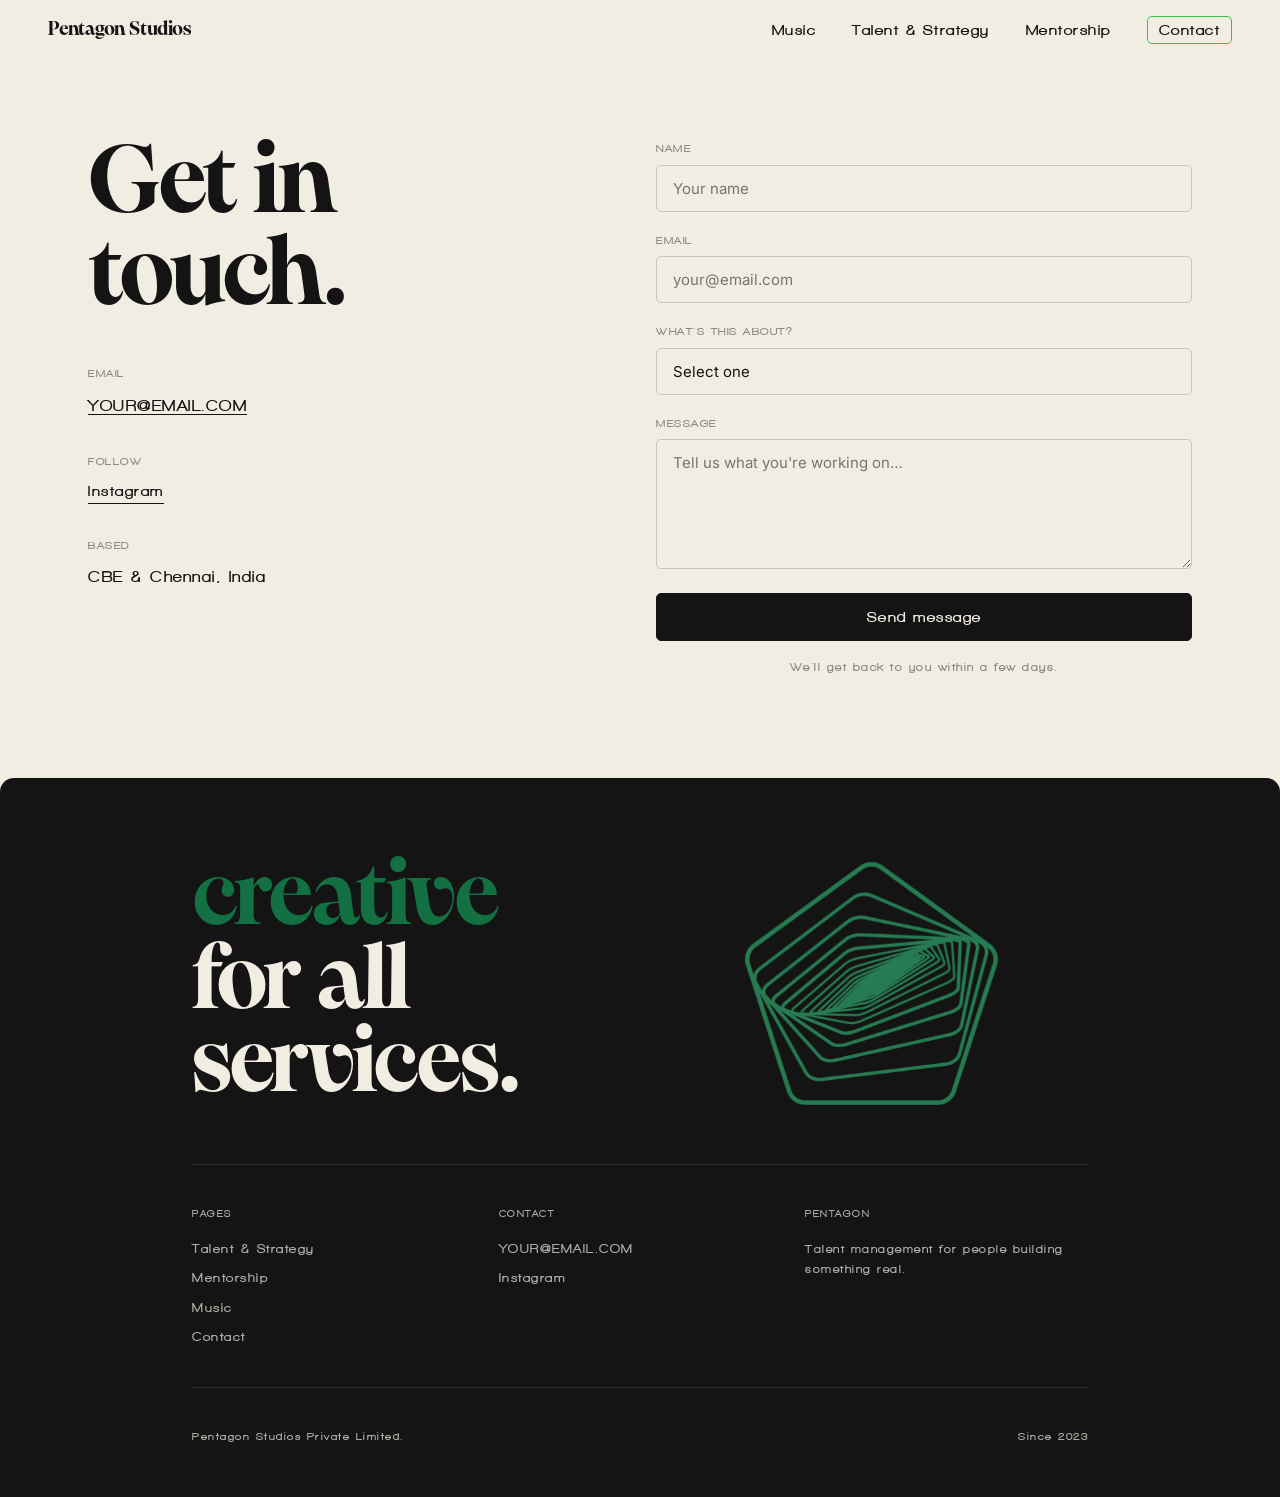
==== contact.html @ b6713ef5 "Pentagon-Studios" ====
<!DOCTYPE html>
<html lang="en">
<head>
  <meta charset="UTF-8">
  <meta name="viewport" content="width=device-width, initial-scale=1.0">
  <title>Contact — Pentagon Studios</title>
  <meta name="description" content="Get in touch with Pentagon Studios.">
  <link rel="stylesheet" href="style.css">
  <link rel="preconnect" href="https://fonts.googleapis.com">
  <link rel="preconnect" href="https://fonts.gstatic.com" crossorigin>
  <link href="https://fonts.googleapis.com/css2?family=Inter:wght@400;500;600&display=swap" rel="stylesheet">
  <link rel="icon" type="image/png" href="logo.png">
</head>
<body>

  <!-- ── NAV ── -->
  <nav>
    <a href="index.html" class="nav-brand">Pentagon Studios</a>
    <ul class="nav-links">
      <li><a href="music.html">Music</a></li>
      <li><a href="talent-strategy.html">Talent &amp; Strategy</a></li>
      <li><a href="mentorship.html">Mentorship</a></li>
      <li><a href="contact.html" class="active">Contact</a></li>
    </ul>
    <button class="nav-burger" aria-label="Open menu">
      <span></span><span></span><span></span>
    </button>
  </nav>

  <!-- ── MOBILE NAV ── -->
  <div class="nav-mobile" role="dialog" aria-label="Navigation">
    <a href="music.html">Music</a>
    <a href="talent-strategy.html">Talent &amp; Strategy</a>
    <a href="mentorship.html">Mentorship</a>
    <a href="contact.html">Contact</a>
  </div>

  <!-- ── CONTACT ── -->
  <main>
    <div class="contact-wrap">

      <!-- Left: info -->
      <div class="contact-info reveal">
        <h1 class="t-section">Get in<br>touch.</h1>

        <div class="contact-detail">
          <p class="contact-detail-lbl">Email</p>
          <!-- ✏️  Replace with real email -->
          <p class="contact-detail-val"><a href="mailto:YOUR@EMAIL.COM">YOUR@EMAIL.COM</a></p>
        </div>

        <div class="contact-detail">
          <p class="contact-detail-lbl">Follow</p>
          <div class="contact-socials">
            <!-- ✏️  Replace with real Instagram handle -->
            <a href="https://www.instagram.com/studios_pentagon/" target="_blank" rel="noopener noreferrer">Instagram</a>
          </div>
        </div>

        <div class="contact-detail">
          <p class="contact-detail-lbl">Based</p>
          <p class="contact-detail-val">CBE & Chennai, India</p>
        </div>
      </div>

      <!-- Right: form -->
      <div class="reveal reveal-delay-1">
        <!--
          ✏️  FORMSPREE SETUP:
          1. Go to formspree.io and create a free account
          2. Create a new form — you'll get an endpoint like:
             https://formspree.io/f/xxxxxxxx
          3. Replace the action URL below with your endpoint
        -->
        <form
          id="contact-form"
          action="https://formspree.io/f/YOUR_FORM_ID"
          method="POST"
          class="contact-form"
          novalidate
        >
          <div class="form-field">
            <label for="name">Name</label>
            <input type="text" id="name" name="name" placeholder="Your name" required autocomplete="name">
          </div>

          <div class="form-field">
            <label for="email">Email</label>
            <input type="email" id="email" name="email" placeholder="your@email.com" required autocomplete="email">
          </div>

          <div class="form-field">
            <label for="subject">What's this about?</label>
            <select id="subject" name="subject">
              <option value="" disabled selected>Select one</option>
              <option value="Talent & Strategy">Talent &amp; Strategy</option>
              <option value="Mentorship">Mentorship</option>
              <option value="Music">Music</option>
              <option value="General">General enquiry</option>
            </select>
          </div>

          <div class="form-field">
            <label for="message">Message</label>
            <textarea id="message" name="message" placeholder="Tell us what you're working on…" required></textarea>
          </div>

          <button type="submit" class="btn btn-fill form-submit">Send message</button>
          <p class="form-note">We'll get back to you within a few days.</p>
        </form>
      </div>

    </div>
  </main>

  <!-- ── FOOTER ── -->
  <footer>
    <div class="footer-inner">
      <div class="footer-tagline-row">
        <p class="footer-tagline-big"><span class="footer-tagline-accent">creative</span><br>for all services.</p>
        <img src="logo.png" alt="Pentagon Studios" class="footer-logo">
      </div>

      <div class="footer-rule"></div>

      <div class="footer-cols">
        <div class="footer-col">
          <p class="footer-col-hd">Pages</p>
          <nav class="footer-site-nav">
            <a href="talent-strategy.html">Talent &amp; Strategy</a>
            <a href="mentorship.html">Mentorship</a>
            <a href="music.html">Music</a>
            <a href="contact.html">Contact</a>
          </nav>
        </div>
        <div class="footer-col">
          <p class="footer-col-hd">Contact</p>
          <a href="mailto:YOUR@EMAIL.COM" class="footer-link">YOUR@EMAIL.COM</a>
          <a href="https://www.instagram.com/studios_pentagon/" class="footer-link" target="_blank" rel="noopener noreferrer">Instagram</a>
        </div>
        <div class="footer-col">
          <p class="footer-col-hd">Pentagon</p>
          <p class="footer-col-text">Talent management for people building something real.</p>
        </div>
      </div>

      <div class="footer-rule"></div>

      <div class="footer-bottom">
        <span class="footer-company">Pentagon Studios Private Limited.</span>
        <span class="footer-year">Since 2023</span>
      </div>
    </div>
  </footer>

  <script src="script.js"></script>
</body>
</html>
---- style.css ----
/* ============================================================
   PENTAGON STUDIOS — stylesheet
   ============================================================ */

/*
  ✏️  PP PANGAIA — drop your font file in /fonts/ and update the url() below.
  Expected filename: PPPangaia-Regular.otf (or .ttf / .woff2 — update format() to match)
*/
@font-face {
  font-family: 'PP Pangaia';
  src: url('fonts/PPPangaia-Bold.otf') format('opentype');
  font-weight: 700;
  font-style: normal;
  font-display: swap;
}

@font-face {
  font-family: 'Walkway Black';
  src: url('fonts/Walkway_Black.ttf') format('truetype');
  font-weight: 900;
  font-style: normal;
  font-display: swap;
}

/* ---- tokens ---- */
:root {
  --bg:        #F2EDE3;
  --text:      #141414;
  --accent:    #3DBE4A;
  --dark:      #141414;
  --dark-text: #F2EDE3;
  --muted:     rgba(20,20,20,0.45);

  --font-display: 'PP Pangaia', 'DM Serif Display', Georgia, serif;
  --font-body:    'Inter', -apple-system, sans-serif;
  --font-walkway: 'Walkway Black', 'Inter', sans-serif;

  /* Walkway Black always gets 2.5px tracking */
  --ls-walk:  1.5px;

  --nav-h:    60px;
  --max-w:    1200px;
  --pad:      48px;
  --col-gap:  32px;   /* consistent column gap across all inner-page grids */
  --radius:   5px;
  --ease:     cubic-bezier(0.4,0,0.2,1);
  --dur:      220ms;
}

/* ---- reset ---- */
*, *::before, *::after { box-sizing: border-box; margin: 0; padding: 0; }
html { scroll-behavior: smooth; font-size: 16px; }
body {
  background: var(--bg);
  color: var(--text);
  font-family: var(--font-body);
  line-height: 1.6;
  -webkit-font-smoothing: antialiased;
  overflow-x: hidden;
}
a { color: inherit; text-decoration: none; }
img, svg { display: block; max-width: 100%; }

/* ---- type scale ---- */
/* H1 / hero — PP Pangaia */
h1, .t-hero {
  font-family: var(--font-display);
  font-size: clamp(60px, 10.5vw, 152px);
  line-height: 0.93;
  letter-spacing: -0.02em;
  font-weight: 700;
}
.t-section {
  font-family: var(--font-display);
  font-size: clamp(44px, 7.5vw, 108px);
  line-height: 0.96;
  letter-spacing: -0.02em;
  font-weight: 700;
}

/* H2/H3/H4 — Walkway Black */
h2, .t-h2 {
  font-family: var(--font-walkway);
  font-size: clamp(22px, 2.2vw, 32px);
  font-weight: 900;
  line-height: 1.15;
  letter-spacing: var(--ls-walk);
}
h3, .t-h3 {
  font-family: var(--font-walkway);
  font-size: clamp(16px, 1.5vw, 22px);
  font-weight: 900;
  line-height: 1.2;
  letter-spacing: var(--ls-walk);
}
h4, .t-h4, caption, figcaption, .t-caption {
  font-family: var(--font-walkway);
  font-size: clamp(12px, 1vw, 15px);
  font-weight: 900;
  line-height: 1.3;
  letter-spacing: var(--ls-walk);
}

/* Body / secondary — Walkway Black */
.t-body, p {
  font-family: var(--font-walkway);
  font-size: clamp(14px, 1.2vw, 17px);
  line-height: 1.75;
  letter-spacing: var(--ls-walk);
  color: var(--text);
}

/* Override for form inputs — keep Inter for legibility */
input, textarea, select {
  font-family: var(--font-body) !important;
  letter-spacing: 0 !important;
}

/* ---- layout ---- */
.wrap { max-width: var(--max-w); margin: 0 auto; padding: 0 var(--pad); }

/* ================================================================
   NAV
   ================================================================ */
nav {
  position: fixed;
  inset: 0 0 auto 0;
  z-index: 200;
  height: var(--nav-h);
  padding: 0 var(--pad);
  display: flex;
  align-items: center;
  justify-content: space-between;
  background: var(--bg);
  transition: border-bottom var(--dur) var(--ease);
}
nav.scrolled { border-bottom: 1px solid rgba(20,20,20,0.1); }

/* Hide brand on homepage — nav links fill right side only */
body.home nav { justify-content: flex-end; }
body.home .nav-brand { display: none; }

.nav-brand {
  font-family: var(--font-display);
  font-size: 19px;
  font-weight: 400;
  letter-spacing: -0.01em;
  color: var(--text);
  transition: opacity var(--dur);
}
.nav-brand:hover { opacity: 0.55; }

.nav-links {
  display: flex;
  align-items: center;
  gap: 36px;
  list-style: none;
}
.nav-links a {
  font-family: var(--font-walkway);
  font-size: 15px;
  font-weight: 900;
  letter-spacing: var(--ls-walk);
  color: var(--text);
  transition: opacity var(--dur) var(--ease);
}
.nav-links a:hover { opacity: 0.5; }
.nav-links a.active {
  border: 1.5px solid var(--accent);
  padding: 5px 11px;
  border-radius: var(--radius);
  opacity: 1;
}

/* hamburger */
.nav-burger {
  display: none;
  flex-direction: column;
  gap: 5px;
  background: none;
  border: none;
  cursor: pointer;
  padding: 4px;
  z-index: 300;
}
.nav-burger span {
  display: block;
  width: 22px;
  height: 1.5px;
  background: var(--text);
  transition: transform 0.3s var(--ease), opacity 0.3s var(--ease);
  transform-origin: center;
}
.nav-burger.open span:nth-child(1) { transform: rotate(45deg) translate(4.5px, 4.5px); }
.nav-burger.open span:nth-child(2) { opacity: 0; transform: scaleX(0); }
.nav-burger.open span:nth-child(3) { transform: rotate(-45deg) translate(4.5px, -4.5px); }

/* mobile overlay */
.nav-mobile {
  position: fixed;
  inset: 0;
  background: var(--bg);
  z-index: 199;
  display: flex;
  flex-direction: column;
  align-items: flex-start;
  justify-content: flex-end;
  padding: 60px var(--pad);
  gap: 28px;
  opacity: 0;
  pointer-events: none;
  transform: translateY(-8px);
  transition: opacity 0.3s var(--ease), transform 0.3s var(--ease);
}
.nav-mobile.open {
  opacity: 1;
  pointer-events: all;
  transform: translateY(0);
}
.nav-mobile a {
  font-family: var(--font-display);
  font-size: clamp(36px, 8vw, 56px);
  color: var(--text);
  line-height: 1;
  transition: opacity var(--dur);
}
.nav-mobile a:hover { opacity: 0.45; }

/* ================================================================
   BUTTONS
   ================================================================ */
.btn {
  display: inline-flex;
  align-items: center;
  justify-content: center;
  font-family: var(--font-walkway);
  font-size: 15px;
  font-weight: 900;
  letter-spacing: var(--ls-walk);
  padding: 12px 28px;
  border-radius: var(--radius);
  border: 1.5px solid var(--text);
  background: transparent;
  color: var(--text);
  cursor: pointer;
  transition:
    background var(--dur) var(--ease),
    color var(--dur) var(--ease),
    transform var(--dur) var(--ease),
    box-shadow var(--dur) var(--ease);
  will-change: transform;
}
.btn:hover {
  background: var(--text);
  color: var(--bg);
  transform: translateY(-2px);
  box-shadow: 0 6px 20px rgba(20,20,20,0.14);
}
.btn:active {
  transform: translateY(0) scale(0.97);
  box-shadow: none;
}

/* filled variant */
.btn-fill {
  background: var(--text);
  color: var(--bg);
}
.btn-fill:hover {
  background: transparent;
  color: var(--text);
}

/* accent (green border) */
.btn-accent {
  border-color: var(--accent);
  color: var(--text);
}
.btn-accent:hover {
  background: var(--accent);
  color: var(--text);
  border-color: var(--accent);
  box-shadow: 0 6px 24px rgba(61,190,74,0.25);
}

/* ================================================================
   HOME — SCROLL STORY
   Hero + about merged into one sticky section.
   The title pins, shrinks from hero → section size on scroll,
   CTAs fade out, body copy fades in.
   ================================================================ */
.scroll-story {
  height: 300vh;
  position: relative;
}
.scroll-sticky {
  position: sticky;
  top: 0;
  height: 100svh;
  padding-top: 338px;
  padding-left: var(--pad);
  padding-right: var(--pad);
  padding-bottom: 80px;
  overflow: hidden;
}
#hero-title {
  font-family: var(--font-display);
  font-size: clamp(60px, 10.5vw, 152px);
  line-height: 0.93;
  letter-spacing: -0.02em;
  font-weight: 400;
  cursor: crosshair;
  /* font-size overridden by scroll JS */
}
/* Both CTAs and copy are absolute so they occupy the same space
   and don't push each other around. JS sets their top dynamically. */
.hero-ctas {
  position: absolute;
  left: var(--pad);
  display: flex;
  gap: 12px;
  transition: opacity 0.25s var(--ease);
}
.about-copy {
  position: absolute;
  left: var(--pad);
  right: var(--pad);
  max-width: 680px;
  font-family: var(--font-walkway);
  opacity: 0;
  transform: translateY(8px);
  transition: opacity 0.4s var(--ease), transform 0.4s var(--ease);
  pointer-events: none;
}
.about-copy p {
  line-height: 1.4;
}
.about-copy.visible {
  opacity: 1;
  transform: translateY(0);
  pointer-events: auto;
}

/* ================================================================
   HOVER FRAME
   — follows cursor over #hero-title
   ================================================================ */
.hover-frame {
  position: fixed;
  top: 0;
  left: 0;
  border: 1.5px solid var(--accent);
  background: transparent;
  padding: 28px 32px;
  pointer-events: none;
  z-index: 500;
  opacity: 0;
  min-width: 300px;
  max-width: 440px;
  transition: opacity 0.15s var(--ease);
  will-change: transform;
}
.hover-frame.visible { opacity: 1; }
.hover-frame p {
  font-family: var(--font-walkway);
  font-size: 14px;
  line-height: 1.65;
  letter-spacing: var(--ls-walk);
  color: var(--text);
}
.hover-frame p + p { margin-top: 24px; }

/* ================================================================
   INNER PAGES — GENERIC
   ================================================================ */
.page-hero {
  min-height: 72vh;
  padding-top: calc(var(--nav-h) + 100px);
  padding-bottom: 80px;
  display: flex;
  align-items: center;
  justify-content: center;
  padding-left: var(--pad);
  padding-right: var(--pad);
}
.page-hero-inner {
  max-width: 700px;
  text-align: center;
}
.page-copy {
  font-size: clamp(16px, 1.4vw, 20px);
  line-height: 1.68;
  margin-bottom: 52px;
}
.enquiry-row {
  display: inline-flex;
  align-items: center;
  gap: 16px;
  flex-wrap: wrap;
  justify-content: center;
}
.enquiry-label { font-size: 16px; }

/* ================================================================
   CONTACT PAGE
   ================================================================ */
.contact-wrap {
  padding-top: calc(var(--nav-h) + 80px);
  padding-bottom: 100px;
  padding-left: var(--pad);
  padding-right: var(--pad);
  max-width: var(--max-w);
  margin: 0 auto;
  display: grid;
  grid-template-columns: 1fr 1fr;
  gap: var(--col-gap);
  align-items: start;
}
.contact-info h1 { margin-bottom: 40px; }
.contact-detail { margin-bottom: 32px; }
.contact-detail-lbl {
  font-family: var(--font-walkway);
  font-size: 11px;
  font-weight: 900;
  letter-spacing: var(--ls-walk);
  text-transform: uppercase;
  color: var(--muted);
  margin-bottom: 8px;
}
.contact-detail-val {
  font-family: var(--font-walkway);
  font-size: 16px;
  letter-spacing: var(--ls-walk);
}
.contact-detail-val a {
  border-bottom: 1px solid var(--text);
  transition: opacity var(--dur);
}
.contact-detail-val a:hover { opacity: 0.5; }

.contact-socials {
  display: flex;
  gap: 24px;
  flex-wrap: wrap;
}
.contact-socials a {
  font-family: var(--font-walkway);
  font-size: 15px;
  font-weight: 900;
  letter-spacing: var(--ls-walk);
  border-bottom: 1px solid var(--text);
  transition: opacity var(--dur);
}
.contact-socials a:hover { opacity: 0.5; }

/* form */
.contact-form { display: flex; flex-direction: column; gap: 20px; }
.form-field { display: flex; flex-direction: column; gap: 7px; }
.form-field label {
  font-family: var(--font-walkway);
  font-size: 11px;
  font-weight: 900;
  letter-spacing: var(--ls-walk);
  text-transform: uppercase;
  color: var(--muted);
}
.form-field input,
.form-field textarea,
.form-field select {
  background: transparent;
  border: 1.5px solid rgba(20,20,20,0.18);
  border-radius: var(--radius);
  padding: 13px 16px;
  font-family: var(--font-body);
  font-size: 15px;
  color: var(--text);
  outline: none;
  width: 100%;
  transition: border-color var(--dur) var(--ease);
  appearance: none;
}
.form-field input:focus,
.form-field textarea:focus,
.form-field select:focus { border-color: var(--text); }
.form-field textarea { resize: vertical; min-height: 130px; }
.form-submit { width: 100%; padding: 15px; font-size: 15px; margin-top: 4px; }
.form-note {
  font-size: 12px;
  color: var(--muted);
  text-align: center;
  margin-top: -4px;
}

/* ================================================================
   MUSIC — COMING SOON
   ================================================================ */
.coming-soon {
  min-height: 100svh;
  display: flex;
  flex-direction: column;
  align-items: flex-start;
  justify-content: flex-end;
  padding: var(--pad);
  padding-top: calc(var(--nav-h) + 40px);
  padding-bottom: 100px;
}
.coming-soon-label {
  font-family: var(--font-walkway);
  font-size: 11px;
  font-weight: 900;
  letter-spacing: var(--ls-walk);
  text-transform: uppercase;
  color: var(--muted);
  margin-bottom: 24px;
}
.coming-soon h1 { margin-bottom: 28px; }
.coming-soon p {
  font-family: var(--font-walkway);
  font-size: clamp(14px, 1.2vw, 17px);
  line-height: 1.75;
  letter-spacing: var(--ls-walk);
  max-width: 480px;
  color: var(--text);
  margin-bottom: 40px;
}

/* ================================================================
   FOOTER
   ================================================================ */
footer {
  background: var(--dark);
  border-radius: 14px 14px 0 0;
}
.footer-inner {
  padding: 80px 15% 52px;
}

/* ─── tagline row (tagline + logo side by side) ──────── */
.footer-tagline-row {
  display: flex;
  align-items: center;
  justify-content: space-between;
  margin-bottom: 56px;
}
.footer-tagline-big {
  font-family: var(--font-display);
  font-size: clamp(48px, 7vw, 100px);
  line-height: 0.93;
  letter-spacing: -0.02em;
  font-weight: 700;
  color: var(--dark-text);
  margin-bottom: 0;
}
.footer-tagline-accent { color: #137043; }
.footer-logo {
  height: clamp(130px, 19vw, 255px);
  width: auto;
  display: block;
  mix-blend-mode: screen;
  padding-right: 10%;
}

/* ─── rule ────────────────────────────────────────────── */
.footer-rule {
  height: 1px;
  background: rgba(242,237,227,0.1);
  margin-bottom: 40px;
}

/* ─── footer nav reset (overrides the global nav{} rule) ─── */
nav.footer-site-nav {
  position: static;
  inset: auto;
  height: auto;
  padding: 0;
  background: transparent;
  z-index: auto;
  border-bottom: none;
  justify-content: flex-start;
  align-items: flex-start;
  transition: none;
}

/* ─── sitemap grid ────────────────────────────────────── */
.footer-cols {
  display: grid;
  grid-template-columns: repeat(3, 1fr);
  gap: 24px;
  margin-bottom: 40px;
}
.footer-col-hd {
  font-family: var(--font-walkway);
  font-size: 10px;
  font-weight: 900;
  letter-spacing: var(--ls-walk);
  text-transform: uppercase;
  color: var(--dark-text);
  opacity: 0.7;
  margin-bottom: 16px;
}
.footer-site-nav {
  display: flex;
  flex-direction: column;
  gap: 10px;
}
.footer-site-nav a,
.footer-link {
  font-family: var(--font-walkway);
  font-size: 13px;
  letter-spacing: var(--ls-walk);
  color: var(--dark-text);
  opacity: 0.7;
  line-height: 1.5;
  transition: opacity var(--dur);
}
.footer-site-nav a:hover,
.footer-link:hover { opacity: 1; }
.footer-link { display: block; margin-bottom: 10px; }
.footer-col-text {
  font-family: var(--font-walkway);
  font-size: 12px;
  letter-spacing: var(--ls-walk);
  line-height: 1.7;
  color: var(--dark-text);
  opacity: 0.7;
}

/* ─── bottom bar ──────────────────────────────────────── */
.footer-bottom {
  display: flex;
  justify-content: space-between;
  align-items: center;
}
.footer-company,
.footer-year {
  font-family: var(--font-walkway);
  font-size: 11px;
  letter-spacing: var(--ls-walk);
  color: var(--dark-text);
  opacity: 0.7;
  line-height: 1.6;
}
.footer-year sup { font-size: 0.65em; vertical-align: super; }

/* ================================================================
   SCROLL FADE-IN
   — only hides when JS is confirmed active (.js on <html>)
   — guarantees content is visible if JS is slow or fails
   ================================================================ */
.reveal {
  transition: opacity 0.65s var(--ease), transform 0.65s var(--ease);
}
.js .reveal {
  opacity: 0;
  transform: translateY(22px);
}
.js .reveal.in {
  opacity: 1;
  transform: translateY(0);
}
.reveal-delay-1 { transition-delay: 0.1s; }
.reveal-delay-2 { transition-delay: 0.2s; }
.reveal-delay-3 { transition-delay: 0.32s; }

/* ================================================================
   RESPONSIVE
   ================================================================ */
@media (max-width: 900px) {
  :root { --pad: 28px; }

  .contact-wrap {
    grid-template-columns: 1fr;
    gap: 56px;
    padding-top: calc(var(--nav-h) + 48px);
  }

  .footer-inner { padding-left: 8%; padding-right: 8%; }
}

@media (max-width: 640px) {
  :root {
    --pad: 20px;
    --nav-h: 52px;
  }

  /* nav */
  nav { justify-content: space-between; }
  .nav-links { display: none; }
  .nav-burger { display: flex; }

  /* scroll story / hero */
  .scroll-sticky { padding-top: 180px; padding-bottom: 52px; }
  .hero-ctas { flex-direction: column; align-items: flex-start; }
  .hero-ctas .btn { width: 100%; max-width: 240px; }

  /* inner */
  .page-hero { padding-top: calc(var(--nav-h) + 60px); }
  .enquiry-row { flex-direction: column; align-items: center; }

  /* coming soon */
  .coming-soon { padding-bottom: 72px; }

  /* footer */
  footer { border-radius: 10px 10px 0 0; }
  .footer-inner { padding: 52px var(--pad) 36px; }
  .footer-cols { grid-template-columns: 1fr 1fr; gap: 32px; }
  .footer-col:last-child { grid-column: 1 / -1; }
}
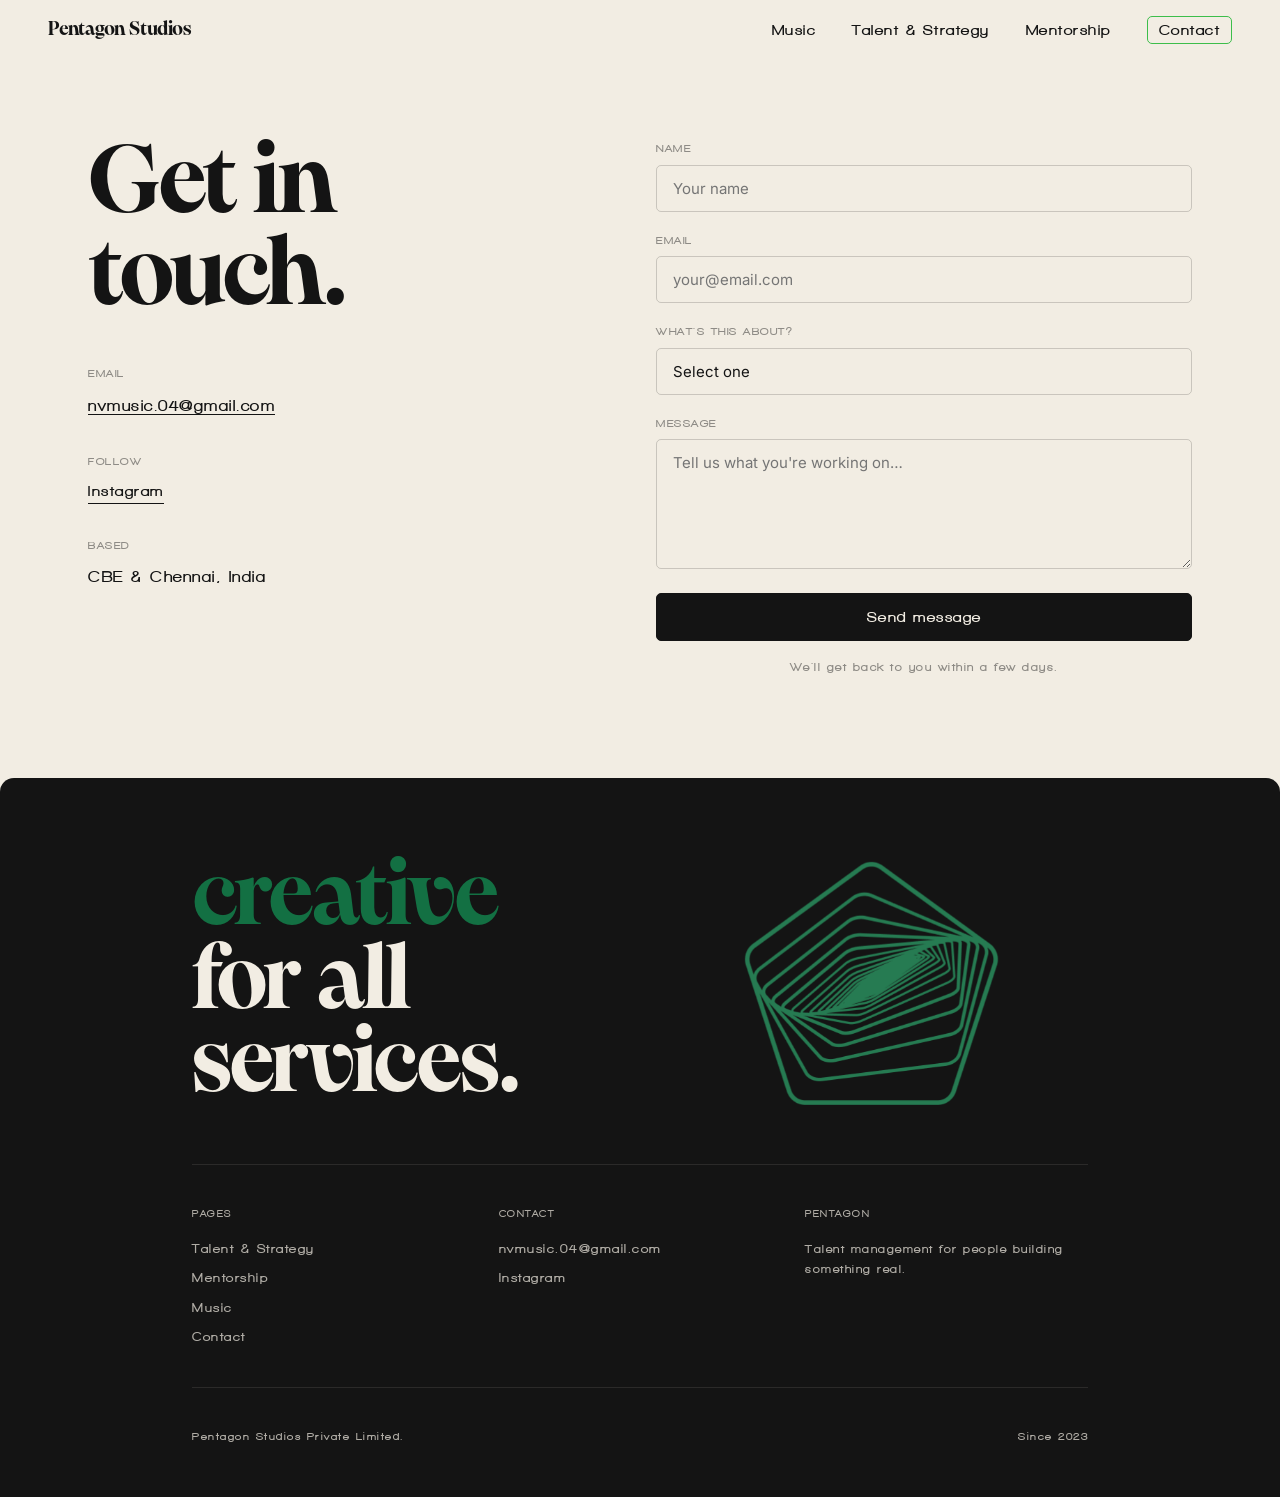
==== commit fdb914ac: "Email + Formspree connected" ====
--- a/contact.html
+++ b/contact.html
@@ -46,7 +46,7 @@
         <div class="contact-detail">
           <p class="contact-detail-lbl">Email</p>
           <!-- ✏️  Replace with real email -->
-          <p class="contact-detail-val"><a href="mailto:YOUR@EMAIL.COM">YOUR@EMAIL.COM</a></p>
+          <p class="contact-detail-val"><a href="mailto:nvmusic.04@gmail.com">nvmusic.04@gmail.com</a></p>
         </div>
 
         <div class="contact-detail">
@@ -74,7 +74,7 @@
         -->
         <form
           id="contact-form"
-          action="https://formspree.io/f/YOUR_FORM_ID"
+          action="https://formspree.io/f/xjgjeyra"
           method="POST"
           class="contact-form"
           novalidate
@@ -135,7 +135,7 @@
         </div>
         <div class="footer-col">
           <p class="footer-col-hd">Contact</p>
-          <a href="mailto:YOUR@EMAIL.COM" class="footer-link">YOUR@EMAIL.COM</a>
+          <a href="mailto:nvmusic.04@gmail.com" class="footer-link">nvmusic.04@gmail.com</a>
           <a href="https://www.instagram.com/studios_pentagon/" class="footer-link" target="_blank" rel="noopener noreferrer">Instagram</a>
         </div>
         <div class="footer-col">
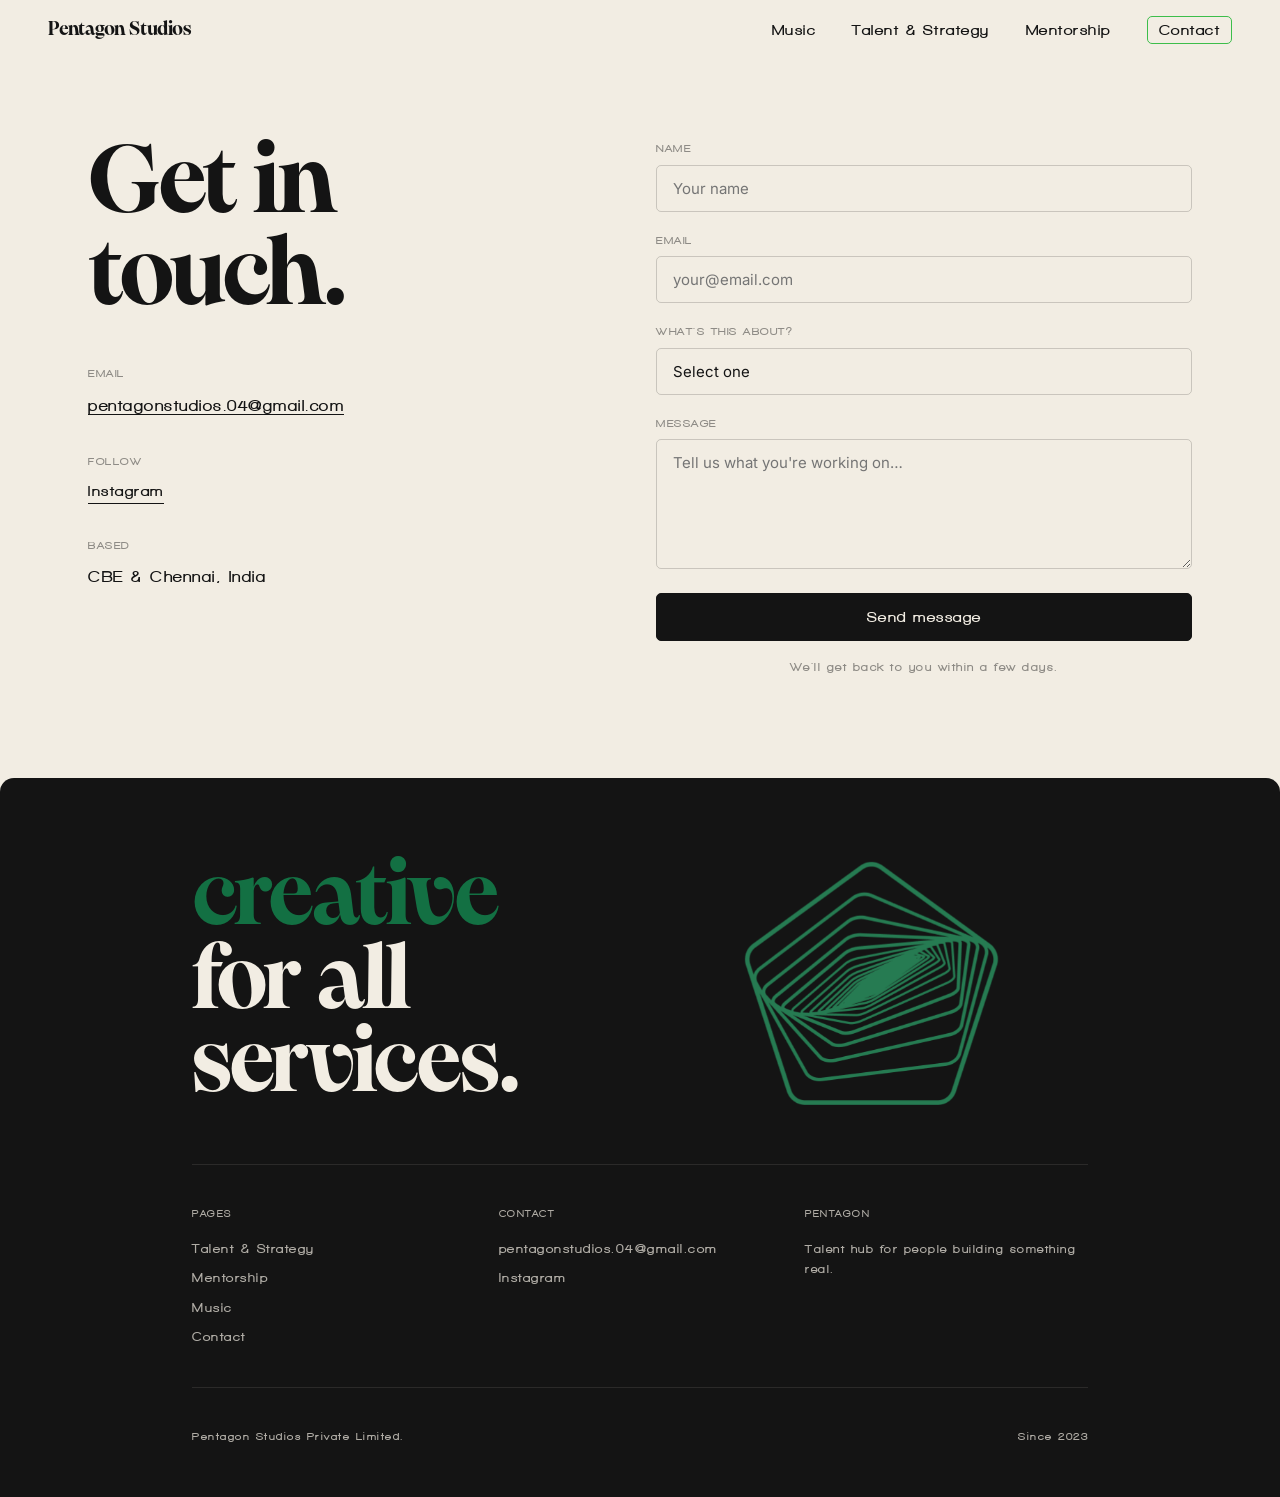
==== commit 8362ecf1: "feat: mentorship page, mobile fixes, favicon, email, copy updates" ====
--- a/contact.html
+++ b/contact.html
@@ -9,7 +9,7 @@
   <link rel="preconnect" href="https://fonts.googleapis.com">
   <link rel="preconnect" href="https://fonts.gstatic.com" crossorigin>
   <link href="https://fonts.googleapis.com/css2?family=Inter:wght@400;500;600&display=swap" rel="stylesheet">
-  <link rel="icon" type="image/png" href="logo.png">
+  <link rel="icon" type="image/png" href="favicon.png">
 </head>
 <body>
 
@@ -46,7 +46,7 @@
         <div class="contact-detail">
           <p class="contact-detail-lbl">Email</p>
           <!-- ✏️  Replace with real email -->
-          <p class="contact-detail-val"><a href="mailto:nvmusic.04@gmail.com">nvmusic.04@gmail.com</a></p>
+          <p class="contact-detail-val"><a href="mailto:pentagonstudios.04@gmail.com">pentagonstudios.04@gmail.com</a></p>
         </div>
 
         <div class="contact-detail">
@@ -74,7 +74,7 @@
         -->
         <form
           id="contact-form"
-          action="https://formspree.io/f/xjgjeyra"
+          action="https://formspree.io/f/xeevlapw"
           method="POST"
           class="contact-form"
           novalidate
@@ -135,12 +135,12 @@
         </div>
         <div class="footer-col">
           <p class="footer-col-hd">Contact</p>
-          <a href="mailto:nvmusic.04@gmail.com" class="footer-link">nvmusic.04@gmail.com</a>
+          <a href="mailto:pentagonstudios.04@gmail.com" class="footer-link">pentagonstudios.04@gmail.com</a>
           <a href="https://www.instagram.com/studios_pentagon/" class="footer-link" target="_blank" rel="noopener noreferrer">Instagram</a>
         </div>
         <div class="footer-col">
           <p class="footer-col-hd">Pentagon</p>
-          <p class="footer-col-text">Talent management for people building something real.</p>
+          <p class="footer-col-text">Talent hub for people building something real.</p>
         </div>
       </div>
 
--- a/style.css
+++ b/style.css
@@ -204,7 +204,7 @@
   display: flex;
   flex-direction: column;
   align-items: flex-start;
-  justify-content: flex-end;
+  justify-content: center;
   padding: 60px var(--pad);
   gap: 28px;
   opacity: 0;
@@ -364,11 +364,11 @@
 .hover-frame p {
   font-family: var(--font-walkway);
   font-size: 14px;
-  line-height: 1.65;
-  letter-spacing: var(--ls-walk);
-  color: var(--text);
-}
-.hover-frame p + p { margin-top: 24px; }
+  line-height: 1.35;
+  letter-spacing: var(--ls-walk);
+  color: var(--text);
+}
+.hover-frame p + p { margin-top: 14px; }
 
 /* ================================================================
    INNER PAGES — GENERIC
@@ -663,6 +663,202 @@
 .reveal-delay-3 { transition-delay: 0.32s; }
 
 /* ================================================================
+   INNER PAGE — SECTIONS
+   Generic classes reused across Mentorship, Talent & Strategy, Music
+   ================================================================ */
+
+.inner-hero {
+  display: flex;
+  flex-direction: column;
+  align-items: flex-start;
+  justify-content: flex-start;
+  padding: var(--pad);
+  padding-top: calc(var(--nav-h) + 120px);
+  padding-bottom: 100px;
+}
+.inner-hero .t-hero { margin-bottom: 28px; }
+.inner-hero-title {
+  font-size: clamp(36px, 5.5vw, 80px) !important;
+  white-space: nowrap;
+}
+.inner-hero-sub {
+  font-family: var(--font-walkway);
+  font-size: clamp(14px, 1.2vw, 17px);
+  line-height: 1.75;
+  letter-spacing: var(--ls-walk);
+  max-width: 480px;
+  margin-bottom: 40px;
+}
+
+.inner-section {
+  padding: 80px var(--pad);
+  border-top: 1px solid rgba(20,20,20,0.1);
+  display: grid;
+  grid-template-columns: 260px 1fr;
+  gap: 80px;
+  align-items: start;
+}
+.inner-section-left {}
+.inner-section-right {}
+.section-label {
+  font-family: var(--font-walkway);
+  font-size: 11px;
+  font-weight: 900;
+  letter-spacing: var(--ls-walk);
+  text-transform: uppercase;
+  color: rgba(20,20,20,0.65);
+  margin-bottom: 16px;
+}
+.inner-section-left .t-h2 { line-height: 1.15; }
+.section-body {
+  font-family: var(--font-walkway);
+  font-size: clamp(15px, 1.3vw, 18px);
+  line-height: 1.7;
+  letter-spacing: var(--ls-walk);
+  color: var(--text);
+  margin-bottom: 0;
+}
+.section-body + .section-body { margin-top: 20px; }
+.section-body--pull {
+  border-left: 2px solid var(--accent);
+  padding-left: 20px;
+  margin-top: 36px;
+}
+
+/* Process steps */
+.process-list {
+  list-style: none;
+  margin-top: 48px;
+  display: grid;
+  grid-template-columns: repeat(3, 1fr);
+  gap: 16px;
+}
+.process-list li {
+  display: flex;
+  flex-direction: column;
+  gap: 16px;
+  padding: 28px 24px;
+  border: 1.5px solid rgba(20,20,20,0.12);
+  border-radius: var(--radius);
+  align-items: center;
+  text-align: center;
+}
+.process-num {
+  font-family: var(--font-display);
+  font-size: 13px;
+  font-weight: 700;
+  color: var(--muted);
+}
+.process-text {
+  font-family: var(--font-walkway);
+  font-size: clamp(14px, 1.2vw, 16px);
+  line-height: 1.6;
+  letter-spacing: var(--ls-walk);
+}
+
+/* FAQ accordion */
+.faq-list {
+  margin-top: 48px;
+  max-width: 680px;
+}
+.faq-item { border-bottom: 1px solid rgba(20,20,20,0.08); }
+.faq-item:first-child { border-top: 1px solid rgba(20,20,20,0.08); }
+.faq-q {
+  width: 100%;
+  text-align: left;
+  background: none;
+  border: none;
+  cursor: pointer;
+  padding: 22px 0;
+  font-family: var(--font-walkway);
+  font-size: clamp(14px, 1.2vw, 17px);
+  font-weight: 900;
+  letter-spacing: var(--ls-walk);
+  color: var(--text);
+  display: flex;
+  justify-content: space-between;
+  align-items: center;
+  gap: 16px;
+}
+.faq-q::after {
+  content: '+';
+  font-family: var(--font-body);
+  font-size: 22px;
+  font-weight: 300;
+  color: var(--muted);
+  flex-shrink: 0;
+  transition: transform var(--dur) var(--ease), color var(--dur) var(--ease);
+}
+.faq-item.open .faq-q::after { transform: rotate(45deg); color: var(--text); }
+.faq-a {
+  max-height: 0;
+  overflow: hidden;
+  transition: max-height 0.38s var(--ease);
+}
+.faq-item.open .faq-a { max-height: 400px; }
+.faq-a p {
+  padding-bottom: 22px;
+  font-size: clamp(14px, 1.2vw, 16px);
+  line-height: 1.75;
+  letter-spacing: var(--ls-walk);
+  color: var(--text);
+}
+
+/* Programme tracks — two-column cards */
+.programme-tracks {
+  display: grid;
+  grid-template-columns: 1fr 1fr;
+  gap: var(--col-gap);
+  margin-top: 48px;
+}
+.programme-track {
+  border: 1.5px solid rgba(20,20,20,0.1);
+  border-radius: var(--radius);
+  padding: 36px 32px;
+}
+.track-duration {
+  font-family: var(--font-walkway);
+  font-size: 11px;
+  font-weight: 900;
+  letter-spacing: var(--ls-walk);
+  text-transform: uppercase;
+  color: var(--dark);
+  background: var(--accent);
+  display: inline-block;
+  padding: 4px 10px;
+  border-radius: 3px;
+  margin-top: auto;
+  margin-bottom: 12px;
+  align-self: flex-start;
+}
+.programme-track .t-h3 { margin-bottom: 16px; }
+.programme-track .section-body { max-width: 100%; margin-bottom: 24px; }
+.track-meta {
+  font-family: var(--font-walkway);
+  font-size: 11px;
+  font-weight: 900;
+  letter-spacing: var(--ls-walk);
+  color: var(--muted);
+  margin-top: 20px;
+}
+
+/* Closing CTA block */
+.inner-cta {
+  padding: 120px var(--pad);
+  border-top: 1px solid rgba(20,20,20,0.18);
+}
+.inner-cta .t-section { margin-bottom: 44px; }
+
+/* ================================================================
+   DESKTOP OVERRIDES
+   ================================================================ */
+/* Restore original CTA order on desktop (HTML order is mobile-first) */
+@media (min-width: 641px) {
+  .hero-ctas .btn-accent:first-child { order: 2; }
+  .hero-ctas .btn-accent:last-child  { order: 1; }
+}
+
+/* ================================================================
    RESPONSIVE
    ================================================================ */
 @media (max-width: 900px) {
@@ -688,21 +884,105 @@
   .nav-links { display: none; }
   .nav-burger { display: flex; }
 
-  /* scroll story / hero */
-  .scroll-sticky { padding-top: 180px; padding-bottom: 52px; }
-  .hero-ctas { flex-direction: column; align-items: flex-start; }
-  .hero-ctas .btn { width: 100%; max-width: 240px; }
+  /* ── homepage: kill scroll animation, use static layout ── */
+  .scroll-story { height: auto; }
+  .scroll-sticky {
+    position: relative;
+    top: auto;
+    height: auto;
+    padding-top: calc(var(--nav-h) + 60px);
+    padding-bottom: 48px;
+    overflow: visible;
+  }
+  .hero-ctas {
+    position: relative;
+    left: auto;
+    top: auto;
+    margin-top: 32px;
+    flex-direction: column;
+    align-items: flex-start;
+    gap: 10px;
+  }
+  /* CTA buttons: compact, hierarchy between primary and secondary */
+  .hero-ctas .btn {
+    width: auto;
+    padding: 10px 20px;
+    font-size: 13px;
+  }
+  /* Get in touch — filled green (primary) on mobile */
+  .hero-ctas .btn-accent:first-child {
+    background: var(--accent);
+    color: var(--text);
+    border-color: var(--accent);
+  }
+  /* Explore Portfolio — ghost/outline (secondary) on mobile */
+  .hero-ctas .btn-accent:last-child {
+    background: transparent;
+    color: var(--text);
+    border-color: rgba(20,20,20,0.3);
+  }
+  /* Trim about copy to 2 paragraphs on mobile */
+  .about-copy p:nth-child(n+3) { display: none; }
+
+  /* hide hover frame — no hover on touch */
+  .hover-frame { display: none; }
+  .about-copy {
+    position: relative;
+    left: auto;
+    right: auto;
+    top: auto;
+    max-width: 100%;
+    margin-top: 36px;
+  }
 
   /* inner */
   .page-hero { padding-top: calc(var(--nav-h) + 60px); }
   .enquiry-row { flex-direction: column; align-items: center; }
 
+  /* contact info: inline label + value rows */
+  .contact-info h1 { margin-bottom: 28px; }
+  .contact-detail {
+    display: flex;
+    align-items: baseline;
+    gap: 16px;
+    margin-bottom: 0;
+    padding: 14px 0;
+    border-bottom: 1px solid rgba(20,20,20,0.08);
+  }
+  .contact-detail:last-child { border-bottom: none; }
+  .contact-detail-lbl { margin-bottom: 0; min-width: 60px; }
+  .contact-detail-val { font-size: 14px; }
+  .contact-socials { gap: 16px; }
+
   /* coming soon */
-  .coming-soon { padding-bottom: 72px; }
+  .coming-soon {
+    padding-bottom: 64px;
+    padding-top: calc(var(--nav-h) + 52px);
+    justify-content: flex-start;
+    gap: 0;
+  }
+  .coming-soon-label { margin-bottom: 20px; }
+  .coming-soon h1 { margin-bottom: 24px; }
+  .coming-soon p { margin-bottom: 32px; font-size: 14px; }
+
+  /* inner sections */
+  .inner-hero { padding-bottom: 72px; }
+  .inner-section {
+    grid-template-columns: 1fr;
+    gap: 24px;
+    padding: 56px var(--pad);
+  }
+  .inner-cta { padding: 80px var(--pad); }
+  .faq-list { margin-top: 32px; }
+  .process-list { margin-top: 32px; grid-template-columns: 1fr; }
+  .programme-tracks { grid-template-columns: 1fr; gap: 16px; margin-top: 32px; }
+  .programme-track { padding: 28px 24px; }
 
   /* footer */
   footer { border-radius: 10px 10px 0 0; }
   .footer-inner { padding: 52px var(--pad) 36px; }
+  .footer-tagline-big { font-size: clamp(36px, 10vw, 56px); }
+  .footer-logo { height: clamp(80px, 22vw, 120px); padding-right: 0; }
   .footer-cols { grid-template-columns: 1fr 1fr; gap: 32px; }
   .footer-col:last-child { grid-column: 1 / -1; }
 }
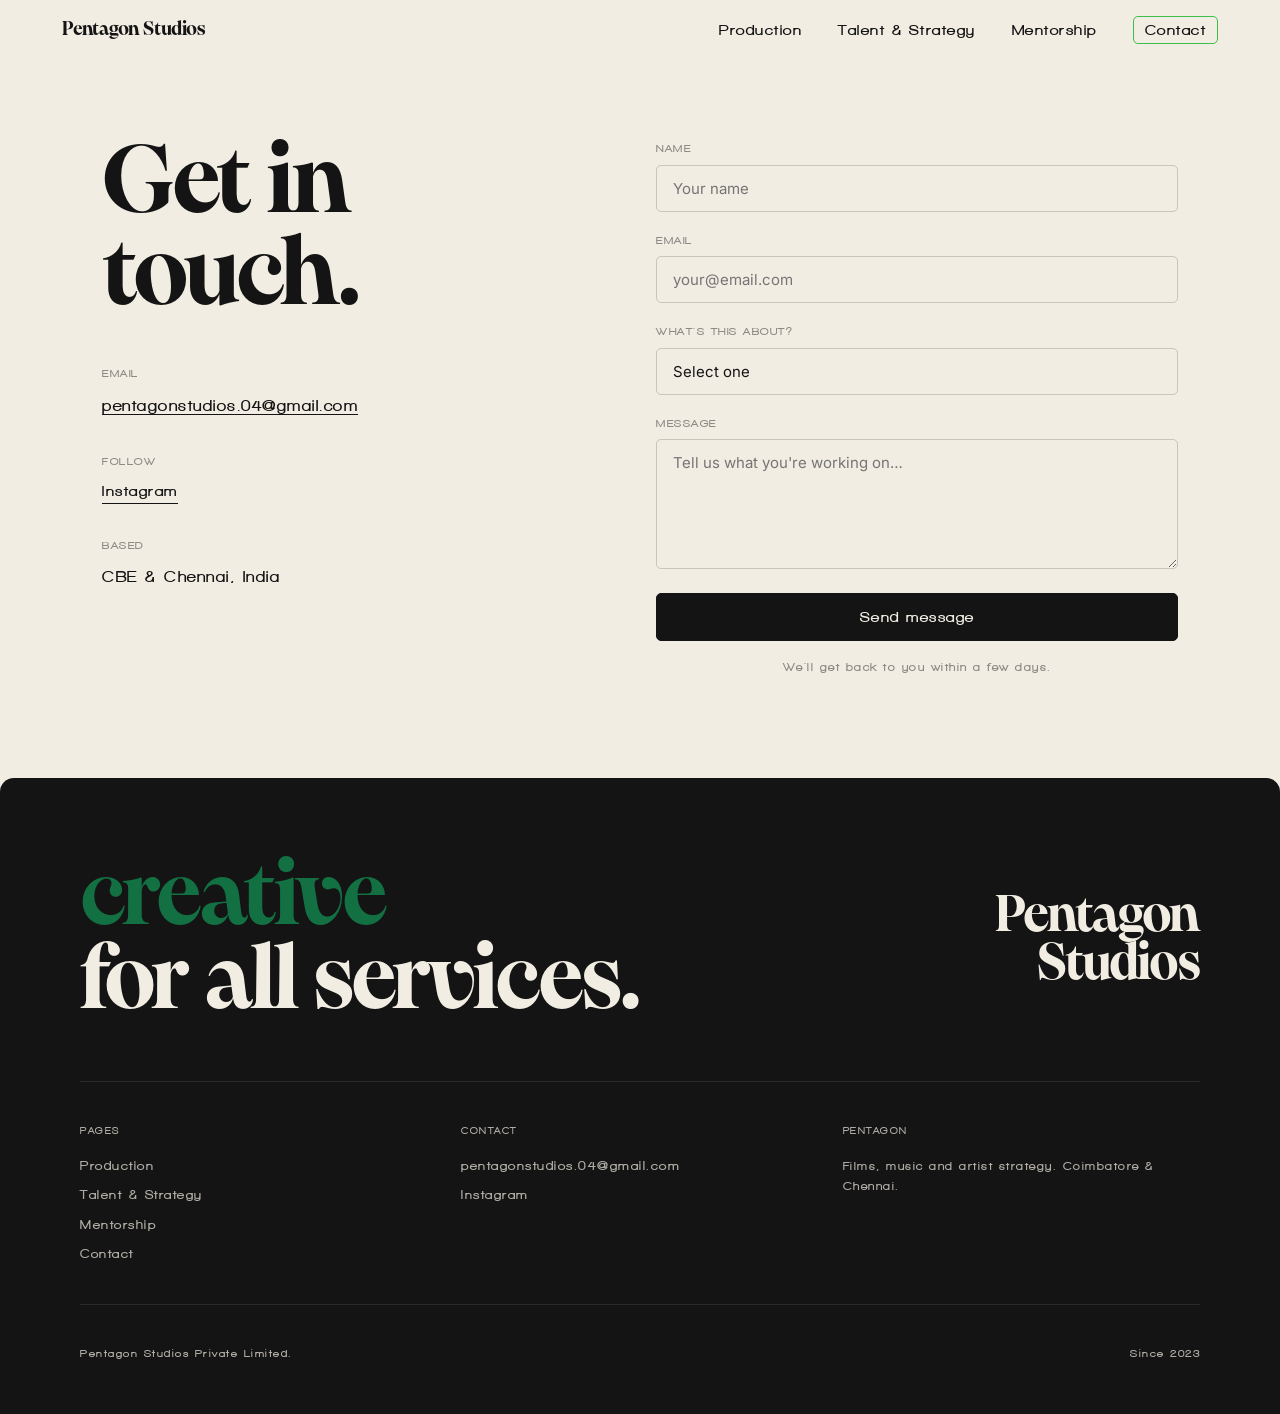
==== commit fc68f5e7: "Production + T&S restructure, production-led homepage, scroll and hover fixes - Production page (rep" ====
--- a/contact.html
+++ b/contact.html
@@ -17,7 +17,7 @@
   <nav>
     <a href="index.html" class="nav-brand">Pentagon Studios</a>
     <ul class="nav-links">
-      <li><a href="music.html">Music</a></li>
+      <li><a href="production.html">Production</a></li>
       <li><a href="talent-strategy.html">Talent &amp; Strategy</a></li>
       <li><a href="mentorship.html">Mentorship</a></li>
       <li><a href="contact.html" class="active">Contact</a></li>
@@ -29,7 +29,7 @@
 
   <!-- ── MOBILE NAV ── -->
   <div class="nav-mobile" role="dialog" aria-label="Navigation">
-    <a href="music.html">Music</a>
+    <a href="production.html">Production</a>
     <a href="talent-strategy.html">Talent &amp; Strategy</a>
     <a href="mentorship.html">Mentorship</a>
     <a href="contact.html">Contact</a>
@@ -45,14 +45,12 @@
 
         <div class="contact-detail">
           <p class="contact-detail-lbl">Email</p>
-          <!-- ✏️  Replace with real email -->
           <p class="contact-detail-val"><a href="mailto:pentagonstudios.04@gmail.com">pentagonstudios.04@gmail.com</a></p>
         </div>
 
         <div class="contact-detail">
           <p class="contact-detail-lbl">Follow</p>
           <div class="contact-socials">
-            <!-- ✏️  Replace with real Instagram handle -->
             <a href="https://www.instagram.com/studios_pentagon/" target="_blank" rel="noopener noreferrer">Instagram</a>
           </div>
         </div>
@@ -65,13 +63,6 @@
 
       <!-- Right: form -->
       <div class="reveal reveal-delay-1">
-        <!--
-          ✏️  FORMSPREE SETUP:
-          1. Go to formspree.io and create a free account
-          2. Create a new form — you'll get an endpoint like:
-             https://formspree.io/f/xxxxxxxx
-          3. Replace the action URL below with your endpoint
-        -->
         <form
           id="contact-form"
           action="https://formspree.io/f/xeevlapw"
@@ -93,9 +84,9 @@
             <label for="subject">What's this about?</label>
             <select id="subject" name="subject">
               <option value="" disabled selected>Select one</option>
-              <option value="Talent & Strategy">Talent &amp; Strategy</option>
+              <option value="Career consultation">Career consultation</option>
               <option value="Mentorship">Mentorship</option>
-              <option value="Music">Music</option>
+              <option value="Production">Production</option>
               <option value="General">General enquiry</option>
             </select>
           </div>
@@ -119,6 +110,7 @@
       <div class="footer-tagline-row">
         <p class="footer-tagline-big"><span class="footer-tagline-accent">creative</span><br>for all services.</p>
         <img src="logo.png" alt="Pentagon Studios" class="footer-logo">
+        <span class="footer-wordmark" aria-hidden="true">Pentagon<br>Studios</span>
       </div>
 
       <div class="footer-rule"></div>
@@ -127,9 +119,9 @@
         <div class="footer-col">
           <p class="footer-col-hd">Pages</p>
           <nav class="footer-site-nav">
+            <a href="production.html">Production</a>
             <a href="talent-strategy.html">Talent &amp; Strategy</a>
             <a href="mentorship.html">Mentorship</a>
-            <a href="music.html">Music</a>
             <a href="contact.html">Contact</a>
           </nav>
         </div>
@@ -140,7 +132,7 @@
         </div>
         <div class="footer-col">
           <p class="footer-col-hd">Pentagon</p>
-          <p class="footer-col-text">Talent hub for people building something real.</p>
+          <p class="footer-col-text">Films, music and artist strategy. Coimbatore &amp; Chennai.</p>
         </div>
       </div>
 
--- a/style.css
+++ b/style.css
@@ -40,7 +40,7 @@
 
   --nav-h:    60px;
   --max-w:    1200px;
-  --pad:      48px;
+  --pad:      62px;
   --col-gap:  32px;   /* consistent column gap across all inner-page grids */
   --radius:   5px;
   --ease:     cubic-bezier(0.4,0,0.2,1);
@@ -290,7 +290,10 @@
    CTAs fade out, body copy fades in.
    ================================================================ */
 .scroll-story {
-  height: 300vh;
+  /* The transition is time-based and the first scroll steps straight to
+     the copy (script.js §5). This sets how long the copy then stays pinned
+     before the page carries on. */
+  height: 180vh;
   position: relative;
 }
 .scroll-sticky {
@@ -312,6 +315,7 @@
   cursor: crosshair;
   /* font-size overridden by scroll JS */
 }
+body.hover-zone .scroll-sticky { cursor: crosshair; }
 /* Both CTAs and copy are absolute so they occupy the same space
    and don't push each other around. JS sets their top dynamically. */
 .hero-ctas {
@@ -329,7 +333,8 @@
   font-family: var(--font-walkway);
   opacity: 0;
   transform: translateY(8px);
-  transition: opacity 0.4s var(--ease), transform 0.4s var(--ease);
+  filter: blur(6px);
+  transition: opacity 0.6s var(--ease), transform 0.6s var(--ease), filter 0.6s var(--ease);
   pointer-events: none;
 }
 .about-copy p {
@@ -338,6 +343,7 @@
 .about-copy.visible {
   opacity: 1;
   transform: translateY(0);
+  filter: blur(0);
   pointer-events: auto;
 }
 
@@ -355,12 +361,19 @@
   pointer-events: none;
   z-index: 500;
   opacity: 0;
+  filter: blur(12px);
   min-width: 300px;
   max-width: 440px;
-  transition: opacity 0.15s var(--ease);
-  will-change: transform;
-}
-.hover-frame.visible { opacity: 1; }
+  /* Hide: quick, no delay */
+  transition: opacity 0.25s var(--ease), filter 0.25s var(--ease);
+  will-change: transform, opacity, filter;
+}
+/* Show: short hold, then sharpen in from a blur */
+.hover-frame.visible {
+  opacity: 1;
+  filter: blur(0);
+  transition: opacity 0.5s var(--ease) 0.18s, filter 0.6s var(--ease) 0.18s;
+}
 .hover-frame p {
   font-family: var(--font-walkway);
   font-size: 14px;
@@ -532,10 +545,11 @@
   border-radius: 14px 14px 0 0;
 }
 .footer-inner {
-  padding: 80px 15% 52px;
+  padding: 80px 80px 52px;
 }
 
 /* ─── tagline row (tagline + logo side by side) ──────── */
+.footer-wordmark { display: none; }
 .footer-tagline-row {
   display: flex;
   align-items: center;
@@ -559,6 +573,24 @@
   mix-blend-mode: screen;
   padding-right: 10%;
 }
+
+/* ── LOGO / WORDMARK TOGGLE ───────────────────────────────────────────
+   Currently: logo image HIDDEN, text wordmark SHOWN.
+   To put the logo back, delete this whole block. The image and the
+   <span class="footer-wordmark"> both stay in the HTML either way.
+   ------------------------------------------------------------------- */
+.footer-logo { display: none; }
+.footer-wordmark {
+  display: block;
+  font-family: var(--font-display);
+  font-weight: 700;
+  font-size: clamp(32px, 4vw, 56px);
+  line-height: 0.93;
+  letter-spacing: -0.02em;
+  text-align: right;
+  color: var(--dark-text);
+}
+/* ─────────────────────────────────────────────────────────────────── */
 
 /* ─── rule ────────────────────────────────────────────── */
 .footer-rule {
@@ -676,6 +708,13 @@
   padding-top: calc(var(--nav-h) + 120px);
   padding-bottom: 100px;
 }
+.inner-hero--center {
+  align-items: center;
+  text-align: center;
+}
+.inner-hero--center .inner-hero-sub {
+  max-width: 560px;
+}
 .inner-hero .t-hero { margin-bottom: 28px; }
 .inner-hero-title {
   font-size: clamp(36px, 5.5vw, 80px) !important;
@@ -689,6 +728,13 @@
   max-width: 480px;
   margin-bottom: 40px;
 }
+
+/* ── Airy heroes (Production, Talent & Strategy) ──
+   More air between label → title → sub → CTA. Mentorship's hero
+   keeps the original tighter rhythm. */
+.inner-hero--airy .coming-soon-label { margin-bottom: 40px; }
+.inner-hero--airy .t-hero            { margin-bottom: 44px; }
+.inner-hero--airy .inner-hero-sub    { margin-bottom: 56px; }
 
 .inner-section {
   padding: 80px var(--pad);
@@ -759,7 +805,6 @@
 /* FAQ accordion */
 .faq-list {
   margin-top: 48px;
-  max-width: 680px;
 }
 .faq-item { border-bottom: 1px solid rgba(20,20,20,0.08); }
 .faq-item:first-child { border-top: 1px solid rgba(20,20,20,0.08); }
@@ -805,16 +850,37 @@
 }
 
 /* Programme tracks — two-column cards */
-.programme-tracks {
+.program-tracks {
   display: grid;
   grid-template-columns: 1fr 1fr;
   gap: var(--col-gap);
   margin-top: 48px;
 }
-.programme-track {
+.program-track {
   border: 1.5px solid rgba(20,20,20,0.1);
   border-radius: var(--radius);
   padding: 36px 32px;
+}
+.program-track--elevated {
+  box-shadow: 0 8px 32px rgba(20,20,20,0.08), 0 2px 8px rgba(20,20,20,0.05);
+  border-color: rgba(20,20,20,0.15);
+}
+.program-cta-row {
+  display: flex;
+  align-items: center;
+  justify-content: flex-end;
+  gap: 32px;
+  margin-top: 40px;
+  padding-top: 32px;
+  border-top: 1px solid rgba(20,20,20,0.08);
+}
+.program-cta-row p {
+  font-family: var(--font-walkway);
+  font-size: 15px;
+  letter-spacing: var(--ls-walk);
+  color: var(--muted);
+  white-space: nowrap;
+  line-height: 1.6;
 }
 .track-duration {
   font-family: var(--font-walkway);
@@ -831,8 +897,8 @@
   margin-bottom: 12px;
   align-self: flex-start;
 }
-.programme-track .t-h3 { margin-bottom: 16px; }
-.programme-track .section-body { max-width: 100%; margin-bottom: 24px; }
+.program-track .t-h3 { margin-bottom: 16px; }
+.program-track .section-body { max-width: 100%; margin-bottom: 24px; }
 .track-meta {
   font-family: var(--font-walkway);
   font-size: 11px;
@@ -852,12 +918,6 @@
 /* ================================================================
    DESKTOP OVERRIDES
    ================================================================ */
-/* Restore original CTA order on desktop (HTML order is mobile-first) */
-@media (min-width: 641px) {
-  .hero-ctas .btn-accent:first-child { order: 2; }
-  .hero-ctas .btn-accent:last-child  { order: 1; }
-}
-
 /* ================================================================
    RESPONSIVE
    ================================================================ */
@@ -870,7 +930,7 @@
     padding-top: calc(var(--nav-h) + 48px);
   }
 
-  .footer-inner { padding-left: 8%; padding-right: 8%; }
+  .footer-inner { padding-left: var(--pad); padding-right: var(--pad); }
 }
 
 @media (max-width: 640px) {
@@ -909,17 +969,11 @@
     padding: 10px 20px;
     font-size: 13px;
   }
-  /* Get in touch — filled green (primary) on mobile */
-  .hero-ctas .btn-accent:first-child {
+  /* Get in touch — filled green on mobile */
+  .hero-ctas .btn-accent {
     background: var(--accent);
     color: var(--text);
     border-color: var(--accent);
-  }
-  /* Explore Portfolio — ghost/outline (secondary) on mobile */
-  .hero-ctas .btn-accent:last-child {
-    background: transparent;
-    color: var(--text);
-    border-color: rgba(20,20,20,0.3);
   }
   /* Trim about copy to 2 paragraphs on mobile */
   .about-copy p:nth-child(n+3) { display: none; }
@@ -967,6 +1021,10 @@
 
   /* inner sections */
   .inner-hero { padding-bottom: 72px; }
+  .inner-hero-title { white-space: normal; }
+  .inner-hero--airy .coming-soon-label { margin-bottom: 28px; }
+  .inner-hero--airy .t-hero            { margin-bottom: 32px; }
+  .inner-hero--airy .inner-hero-sub    { margin-bottom: 40px; }
   .inner-section {
     grid-template-columns: 1fr;
     gap: 24px;
@@ -975,14 +1033,19 @@
   .inner-cta { padding: 80px var(--pad); }
   .faq-list { margin-top: 32px; }
   .process-list { margin-top: 32px; grid-template-columns: 1fr; }
-  .programme-tracks { grid-template-columns: 1fr; gap: 16px; margin-top: 32px; }
-  .programme-track { padding: 28px 24px; }
+  .program-tracks { grid-template-columns: 1fr; gap: 16px; margin-top: 32px; }
+  .program-track { padding: 28px 24px; }
 
   /* footer */
   footer { border-radius: 10px 10px 0 0; }
   .footer-inner { padding: 52px var(--pad) 36px; }
   .footer-tagline-big { font-size: clamp(36px, 10vw, 56px); }
   .footer-logo { height: clamp(80px, 22vw, 120px); padding-right: 0; }
+  .footer-wordmark { font-size: clamp(20px, 6vw, 30px); }
   .footer-cols { grid-template-columns: 1fr 1fr; gap: 32px; }
   .footer-col:last-child { grid-column: 1 / -1; }
 }
+
+@media (prefers-reduced-motion: reduce) {
+  .hover-frame, .hover-frame.visible, .about-copy { filter: none; transition-duration: 0.01s; transition-delay: 0s; }
+}
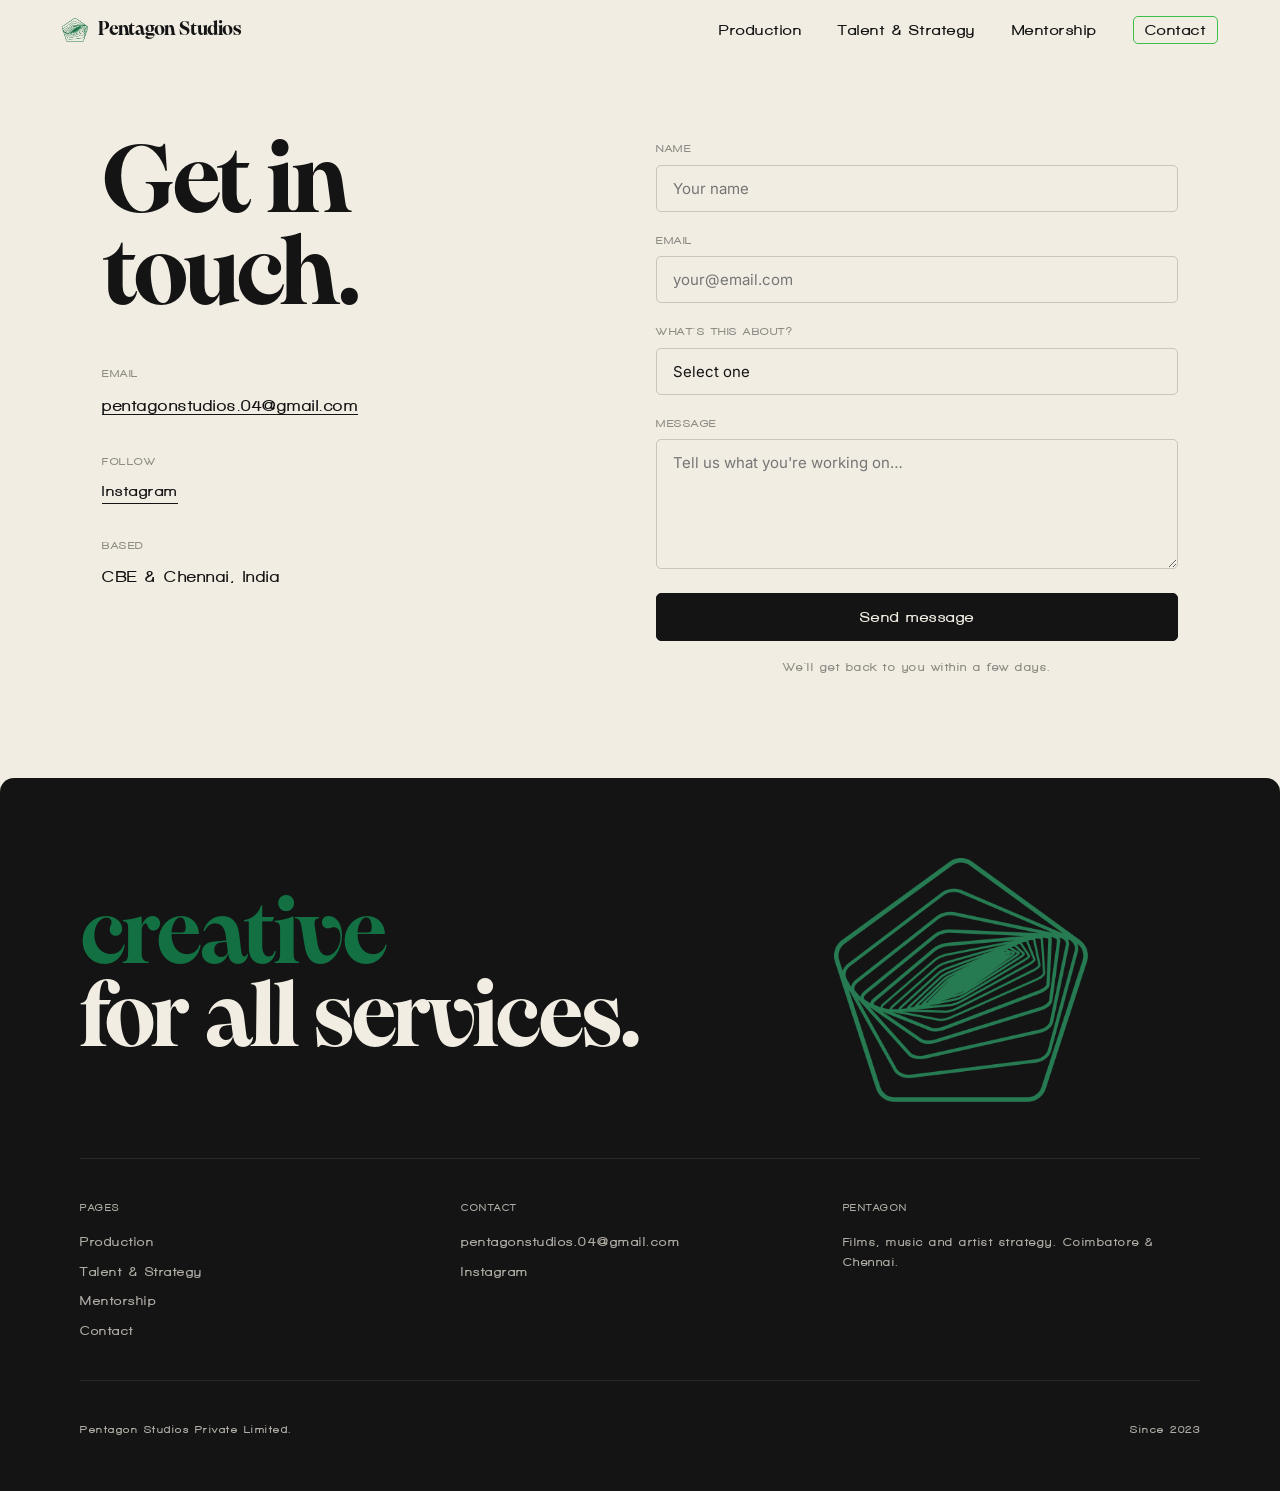
==== commit 0f63faf5: "Bring the logo back: footer unfold animation and nav mark - Footer: logo.png replaces the text wordm" ====
--- a/contact.html
+++ b/contact.html
@@ -15,7 +15,7 @@
 
   <!-- ── NAV ── -->
   <nav>
-    <a href="index.html" class="nav-brand">Pentagon Studios</a>
+    <a href="index.html" class="nav-brand"><img src="logo.png" alt="" class="nav-mark">Pentagon Studios</a>
     <ul class="nav-links">
       <li><a href="production.html">Production</a></li>
       <li><a href="talent-strategy.html">Talent &amp; Strategy</a></li>
@@ -110,7 +110,6 @@
       <div class="footer-tagline-row">
         <p class="footer-tagline-big"><span class="footer-tagline-accent">creative</span><br>for all services.</p>
         <img src="logo.png" alt="Pentagon Studios" class="footer-logo">
-        <span class="footer-wordmark" aria-hidden="true">Pentagon<br>Studios</span>
       </div>
 
       <div class="footer-rule"></div>
--- a/style.css
+++ b/style.css
@@ -149,6 +149,8 @@
   transition: opacity var(--dur);
 }
 .nav-brand:hover { opacity: 0.55; }
+.nav-brand { display: inline-flex; align-items: center; gap: 10px; }
+.nav-mark { width: 26px; height: auto; display: block; }
 
 .nav-links {
   display: flex;
@@ -549,7 +551,6 @@
 }
 
 /* ─── tagline row (tagline + logo side by side) ──────── */
-.footer-wordmark { display: none; }
 .footer-tagline-row {
   display: flex;
   align-items: center;
@@ -574,23 +575,37 @@
   padding-right: 10%;
 }
 
-/* ── LOGO / WORDMARK TOGGLE ───────────────────────────────────────────
-   Currently: logo image HIDDEN, text wordmark SHOWN.
-   To put the logo back, delete this whole block. The image and the
-   <span class="footer-wordmark"> both stay in the HTML either way.
-   ------------------------------------------------------------------- */
-.footer-logo { display: none; }
-.footer-wordmark {
-  display: block;
-  font-family: var(--font-display);
-  font-weight: 700;
-  font-size: clamp(32px, 4vw, 56px);
-  line-height: 0.93;
-  letter-spacing: -0.02em;
-  text-align: right;
-  color: var(--dark-text);
-}
-/* ─────────────────────────────────────────────────────────────────── */
+/* Logo unfold — runs once when the footer scrolls into view
+   (script.js adds .in). Reveals outward from the vortex centre of the
+   mark while it turns into place and sharpens. */
+@property --unfold {
+  syntax: '<percentage>';
+  inherits: false;
+  initial-value: 100%;
+}
+.js .footer-logo {
+  --unfold: 0%;
+  opacity: 0;
+  transform: rotate(-16deg) scale(0.88);
+  filter: blur(8px);
+  -webkit-mask-image: radial-gradient(circle at 59% 49%, #000 var(--unfold), transparent calc(var(--unfold) + 18%));
+          mask-image: radial-gradient(circle at 59% 49%, #000 var(--unfold), transparent calc(var(--unfold) + 18%));
+}
+/* Transitions live on .in only, so the hidden state applies instantly on load */
+.js .footer-logo.in {
+  --unfold: 100%;
+  opacity: 1;
+  transform: none;
+  filter: none;
+  transition:
+    --unfold   1.6s cubic-bezier(0.22, 1, 0.36, 1),
+    opacity    0.6s var(--ease),
+    transform  1.6s cubic-bezier(0.22, 1, 0.36, 1),
+    filter     1.1s var(--ease) 0.15s;
+}
+@media (prefers-reduced-motion: reduce) {
+  .js .footer-logo, .js .footer-logo.in { transition: opacity 0.4s var(--ease); transform: none; filter: none; -webkit-mask-image: none; mask-image: none; }
+}
 
 /* ─── rule ────────────────────────────────────────────── */
 .footer-rule {
@@ -1041,7 +1056,6 @@
   .footer-inner { padding: 52px var(--pad) 36px; }
   .footer-tagline-big { font-size: clamp(36px, 10vw, 56px); }
   .footer-logo { height: clamp(80px, 22vw, 120px); padding-right: 0; }
-  .footer-wordmark { font-size: clamp(20px, 6vw, 30px); }
   .footer-cols { grid-template-columns: 1fr 1fr; gap: 32px; }
   .footer-col:last-child { grid-column: 1 / -1; }
 }
